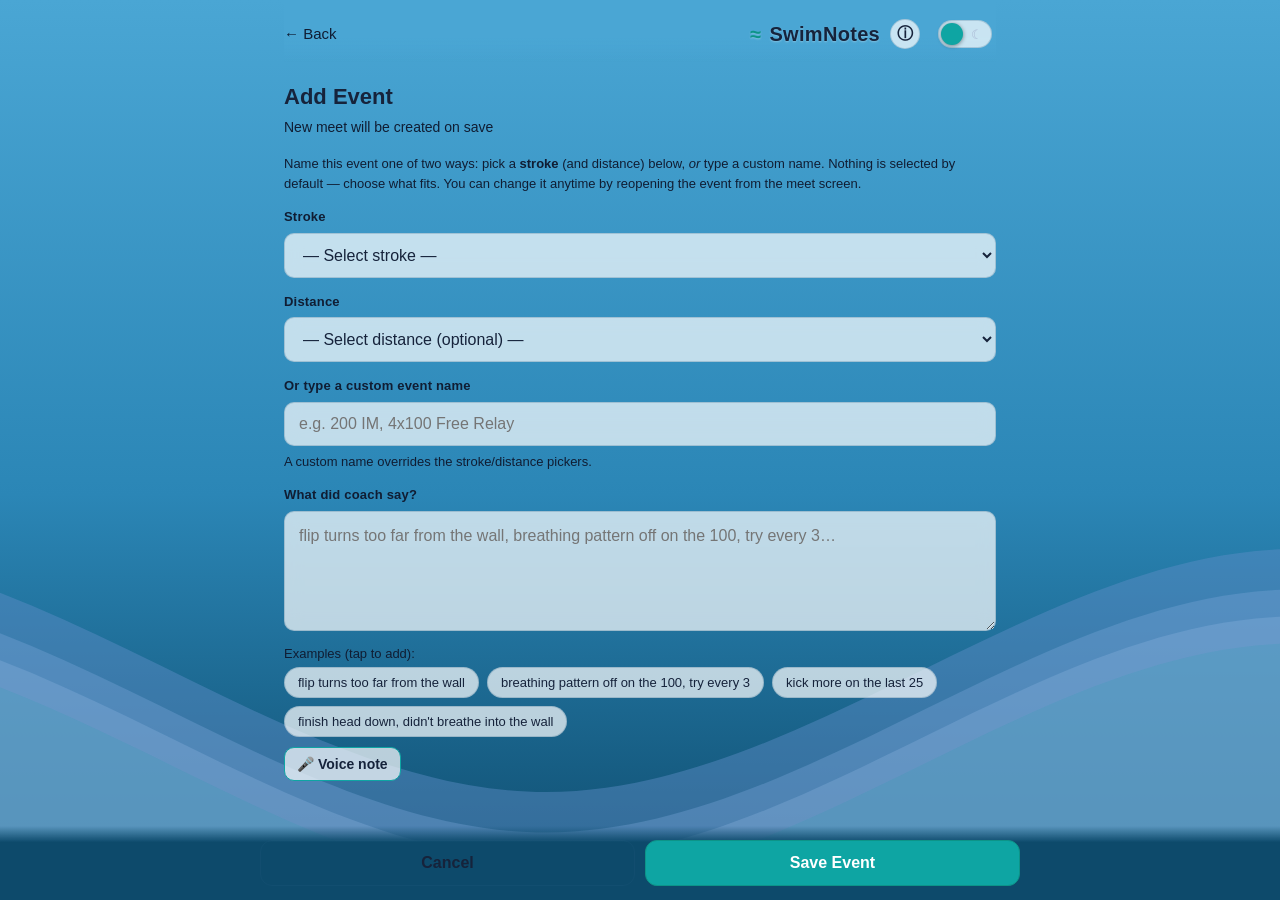
==== app/event.html @ 8d127419 "second commit" ====
<!DOCTYPE html>
<html lang="en">
  <head>
    <meta charset="UTF-8" />
    <meta
      name="viewport"
      content="width=device-width, initial-scale=1, viewport-fit=cover"
    />
    <meta name="theme-color" content="#0e1726" />
    <title>SwimNotes · Event</title>
    <script>
      (function () {
        try {
          var t = localStorage.getItem("swimnotes.theme");
          if (!t)
            t = window.matchMedia("(prefers-color-scheme: light)").matches
              ? "light"
              : "dark";
          document.documentElement.setAttribute("data-theme", t);
        } catch (e) {
          document.documentElement.setAttribute("data-theme", "dark");
        }
      })();
    </script>
    <link rel="stylesheet" href="css/styles.css" />
  </head>
  <body>
    <div class="app">
      <div class="topbar">
        <a class="back-link" href="meet.html">← Back</a>
        <span class="spacer"></span>
        <a class="logo" href="index.html"><span class="wave">≈</span> SwimNotes</a>
      </div>

      <h1 id="page-title">Add Event</h1>
      <p class="subtle" id="meet-label"></p>

      <p class="hint" style="margin-top: 0">
        Name this event one of two ways: pick a <strong>stroke</strong> (and
        distance) below, <em>or</em> type a custom name. Nothing is selected by
        default &mdash; choose what fits. You can change it anytime by reopening
        the event from the meet screen.
      </p>

      <label for="stroke">Stroke</label>
      <select id="stroke"></select>

      <label for="distance">Distance</label>
      <select id="distance"></select>

      <label for="custom-name">Or type a custom event name</label>
      <input
        id="custom-name"
        type="text"
        placeholder="e.g. 200 IM, 4x100 Free Relay"
      />
      <p class="hint">A custom name overrides the stroke/distance pickers.</p>

      <label for="notes">What did coach say?</label>
      <textarea
        id="notes"
        placeholder="breakout 2 deep, good turns, finish head down…"
      ></textarea>
      <p class="hint" style="margin-bottom: 4px">Examples (tap to add):</p>
      <div id="suggestions" class="chips"></div>
      <button class="btn small" id="voice-btn" type="button">
        🎤 Voice note
      </button>
      <span id="voice-status" class="hint"></span>
    </div>

    <div class="actionbar">
      <div class="inner btn-grid">
        <button class="btn ghost" id="cancel-btn">Cancel</button>
        <button class="btn primary" id="save-btn">Save Event</button>
      </div>
    </div>

    <script src="js/storage.js"></script>
    <script src="js/util.js"></script>
    <script src="js/chrome.js"></script>
    <script src="js/event.js"></script>
  </body>
</html>
---- app/css/styles.css ----
/* SwimNotes - mobile-first responsive styles */

:root,
[data-theme="dark"] {
  --bg: #0b2c47;
  /* translucent, water-tinted panels (frosted glass) so they blend with the bg */
  --surface: rgba(18, 42, 67, 0.74);
  --surface-2: rgba(31, 58, 88, 0.72);
  --border: rgba(120, 165, 205, 0.22);
  --text: #eaf1fb;
  --muted: #cdd9ee;
  --accent: #2dd4bf;
  --accent-strong: #14b8a6;
  --accent-text: #04201c;
  --danger: #f87171;
  --radius: 14px;
  --shadow: 0 6px 22px rgba(0, 0, 0, 0.35);

  /* darker-than-background waves */
  --wave-1: rgba(7, 13, 26, 0.65);
  --wave-2: rgba(13, 26, 46, 0.5);
  --wave-3: rgba(20, 46, 70, 0.32);
  --wave-4: rgba(45, 212, 191, 0.1);

  /* landing "dive" water gradient (surface -> abyss) */
  --water-top: #0d4a6b;
  --water-mid: #072c45;
  --water-bottom: #020a13;

  /* text drawn directly on the water (hero/section titles) */
  --on-water: #ffffff;
  --on-water-soft: #d8edf8;
  --on-water-shadow: 0 2px 24px rgba(0, 0, 0, 0.4);
}

[data-theme="light"] {
  --bg: #2a86b3;
  /* softly tinted translucent panels — readable but not stark white on water */
  --surface: rgba(233, 244, 252, 0.82);
  --surface-2: rgba(255, 255, 255, 0.7);
  --border: rgba(40, 90, 130, 0.22);
  --text: #16233b;
  --muted: #101d33;
  --accent: #0ea5a3;
  --accent-strong: #0d9488;
  --accent-text: #ffffff;
  --danger: #dc2626;
  --shadow: 0 8px 24px rgba(30, 58, 95, 0.12);

  /* soft blue waves, darker than the light background */
  --wave-1: rgba(96, 142, 200, 0.45);
  --wave-2: rgba(122, 166, 216, 0.36);
  --wave-3: rgba(150, 188, 228, 0.28);
  --wave-4: rgba(14, 165, 163, 0.12);

  /* landing "dive" water gradient — clearly lighter than dark mode.
     Its deepest tone equals dark mode's surface tone, so the modes differ. */
  --water-top: #4aa6d4;
  --water-mid: #2b86b6;
  --water-bottom: #0d4a6b;

  /* dark text reads better on the lighter light-mode water */
  --on-water: #082c42;
  --on-water-soft: #0c3550;
  --on-water-shadow: 0 1px 2px rgba(255, 255, 255, 0.3);
}

* {
  box-sizing: border-box;
}

html,
body {
  margin: 0;
  padding: 0;
}

body {
  background-color: var(--water-bottom);
  /* same water tone as the home page on every page (waves sit on top) */
  background-image: linear-gradient(
    180deg,
    var(--water-top) 0%,
    var(--water-mid) 55%,
    var(--water-bottom) 100%
  );
  background-attachment: fixed;
  background-repeat: no-repeat;
  color: var(--text);
  font-family: -apple-system, BlinkMacSystemFont, "Segoe UI", Roboto, Helvetica,
    Arial, sans-serif;
  line-height: 1.5;
  -webkit-text-size-adjust: 100%;
  min-height: 100vh;
  overflow-x: hidden;
  transition: color 0.3s ease;
}

.app {
  position: relative;
  z-index: 1;
  max-width: 640px;
  margin: 0 auto;
  padding: 0 16px 110px;
}

/* tablet */
@media (min-width: 600px) {
  .app {
    max-width: 680px;
    padding-left: 24px;
    padding-right: 24px;
  }
}

/* desktop */
@media (min-width: 1024px) {
  .app {
    max-width: 760px;
  }
  h1 {
    font-size: 26px;
  }
}

/* --- header / nav --------------------------------------------------------- */

.topbar {
  position: sticky;
  top: 0;
  z-index: 10;
  background: linear-gradient(180deg, var(--water-top) 60%, transparent);
  display: flex;
  align-items: center;
  gap: 10px;
  padding: 16px 0 10px;
}

.topbar .logo {
  font-weight: 800;
  font-size: 20px;
  letter-spacing: 0.3px;
  color: var(--text);
  text-decoration: none;
  display: flex;
  align-items: center;
  gap: 8px;
  /* contrast halo so the logo reads against the water background */
  text-shadow: var(--on-water-shadow);
}

.topbar .logo .wave {
  color: var(--accent-strong);
}

.topbar .spacer {
  flex: 1;
}

.back-link {
  color: var(--muted);
  text-decoration: none;
  font-size: 15px;
  display: inline-flex;
  align-items: center;
  gap: 4px;
}
.back-link:hover {
  color: var(--text);
}

h1 {
  font-size: 22px;
  margin: 18px 0 4px;
}
h2 {
  font-size: 17px;
  margin: 22px 0 10px;
}
.subtle {
  color: var(--muted);
  font-size: 14px;
  margin: 0 0 16px;
}

/* --- cards / lists -------------------------------------------------------- */

.card {
  background: var(--surface);
  border: 1px solid var(--border);
  border-radius: var(--radius);
  padding: 16px;
  margin-bottom: 14px;
  box-shadow: var(--shadow);
  -webkit-backdrop-filter: blur(12px);
  backdrop-filter: blur(12px);
  transition: background-color 0.3s ease, border-color 0.3s ease;
}

.card.tappable {
  cursor: pointer;
  transition: transform 0.08s ease, border-color 0.15s ease;
}
.card.tappable:active {
  transform: scale(0.99);
}
.card.tappable:hover {
  border-color: var(--accent);
}

.row {
  display: flex;
  align-items: center;
  gap: 10px;
}
.row.between {
  justify-content: space-between;
}

.event-item {
  display: flex;
  justify-content: space-between;
  align-items: flex-start;
  gap: 12px;
  padding: 12px 0;
  border-bottom: 1px solid var(--border);
}
.event-item:last-child {
  border-bottom: none;
}
.event-item .ev-name {
  font-weight: 600;
}
.event-item .ev-notes {
  color: var(--muted);
  font-size: 14px;
  white-space: pre-wrap;
  word-break: break-word;
}

.meta {
  color: var(--muted);
  font-size: 13px;
}

.pill {
  display: inline-block;
  background: var(--surface-2);
  border: 1px solid var(--border);
  color: var(--muted);
  padding: 2px 10px;
  border-radius: 999px;
  font-size: 12px;
}

.empty {
  text-align: center;
  color: var(--muted);
  padding: 40px 16px;
}
.empty .big {
  font-size: 40px;
  margin-bottom: 8px;
}

/* --- forms ---------------------------------------------------------------- */

label {
  display: block;
  font-size: 13px;
  color: var(--muted);
  margin: 14px 0 6px;
  font-weight: 600;
  letter-spacing: 0.2px;
}

input[type="text"],
input[type="date"],
input[type="time"],
input[type="number"],
select,
textarea {
  width: 100%;
  background: var(--surface-2);
  border: 1px solid var(--border);
  color: var(--text);
  border-radius: 10px;
  padding: 12px 14px;
  font-size: 16px; /* >=16px avoids iOS zoom on focus */
  font-family: inherit;
  -webkit-backdrop-filter: blur(8px);
  backdrop-filter: blur(8px);
}
textarea {
  resize: vertical;
  min-height: 120px;
  line-height: 1.5;
}
input:focus,
select:focus,
textarea:focus {
  outline: none;
  border-color: var(--accent);
  box-shadow: 0 0 0 3px rgba(45, 212, 191, 0.15);
}

.grid-2 {
  display: grid;
  grid-template-columns: 1fr 1fr;
  gap: 12px;
}
@media (max-width: 420px) {
  .grid-2 {
    grid-template-columns: 1fr;
  }
}

/* --- buttons -------------------------------------------------------------- */

.btn {
  display: inline-flex;
  align-items: center;
  justify-content: center;
  gap: 8px;
  border: 1px solid var(--border);
  background: var(--surface-2);
  color: var(--text);
  border-radius: 12px;
  padding: 13px 18px;
  font-size: 16px;
  font-weight: 600;
  font-family: inherit;
  cursor: pointer;
  text-decoration: none;
  transition: filter 0.12s ease, transform 0.06s ease;
}
.btn:active {
  transform: scale(0.98);
}
.btn:hover {
  filter: brightness(1.08);
}
.btn.primary {
  background: var(--accent);
  border-color: var(--accent-strong);
  color: var(--accent-text);
}
.btn.danger {
  color: var(--danger);
  border-color: rgba(248, 113, 113, 0.4);
  background: transparent;
}
.btn.ghost {
  background: transparent;
}
.btn.block {
  width: 100%;
}
.btn.small {
  padding: 8px 12px;
  font-size: 14px;
  border-radius: 10px;
}
.btn[disabled] {
  opacity: 0.5;
  cursor: not-allowed;
}
.btn-icon {
  background: transparent;
  border: none;
  color: var(--muted);
  cursor: pointer;
  font-size: 18px;
  padding: 4px 8px;
  border-radius: 8px;
}
.btn-icon:hover {
  color: var(--danger);
  background: var(--surface-2);
}

.btn-grid {
  display: grid;
  grid-template-columns: 1fr 1fr;
  gap: 10px;
}

/* sticky bottom action bar */
.actionbar {
  position: fixed;
  left: 0;
  right: 0;
  bottom: 0;
  background: linear-gradient(0deg, var(--water-bottom) 78%, transparent);
  padding: 14px 16px calc(14px + env(safe-area-inset-bottom));
  z-index: 20;
}
.actionbar .inner {
  max-width: 640px;
  margin: 0 auto;
}
@media (min-width: 600px) {
  .actionbar .inner {
    max-width: 680px;
  }
}
@media (min-width: 1024px) {
  .actionbar .inner {
    max-width: 760px;
  }
}

/* --- code / prompt box ---------------------------------------------------- */

.codebox {
  background: #0a1120;
  border: 1px solid var(--border);
  border-radius: 12px;
  padding: 14px;
  white-space: pre-wrap;
  word-break: break-word;
  font-family: "SF Mono", ui-monospace, Menlo, Consolas, monospace;
  font-size: 13px;
  color: #cfe3ff;
  max-height: 340px;
  overflow: auto;
}

.tabs {
  display: flex;
  gap: 8px;
  margin-bottom: 12px;
  flex-wrap: wrap;
}
.tab {
  flex: 1;
  min-width: 90px;
  text-align: center;
  padding: 10px 8px;
  border-radius: 10px;
  border: 1px solid var(--border);
  background: var(--surface);
  color: var(--muted);
  cursor: pointer;
  font-size: 13px;
  font-weight: 600;
}
.tab.active {
  background: var(--accent);
  color: var(--accent-text);
  border-color: var(--accent-strong);
}

.steps {
  counter-reset: step;
  padding: 0;
  margin: 8px 0 0;
  list-style: none;
}
.steps li {
  position: relative;
  padding: 6px 0 6px 30px;
  color: var(--muted);
  font-size: 14px;
}
.steps li::before {
  counter-increment: step;
  content: counter(step);
  position: absolute;
  left: 0;
  top: 6px;
  width: 20px;
  height: 20px;
  background: var(--accent);
  color: var(--accent-text);
  border-radius: 50%;
  text-align: center;
  font-size: 12px;
  font-weight: 700;
  line-height: 20px;
}

/* --- toast ---------------------------------------------------------------- */

.toast {
  position: fixed;
  left: 50%;
  bottom: 90px;
  transform: translateX(-50%) translateY(20px);
  background: #04201c;
  color: #defff7;
  border: 1px solid var(--accent-strong);
  padding: 10px 18px;
  border-radius: 999px;
  font-size: 14px;
  font-weight: 600;
  opacity: 0;
  pointer-events: none;
  transition: opacity 0.2s ease, transform 0.2s ease;
  z-index: 50;
  box-shadow: var(--shadow);
}
.toast.show {
  opacity: 1;
  transform: translateX(-50%) translateY(0);
}

.hint {
  font-size: 13px;
  color: var(--muted);
  margin-top: 6px;
}

.danger-text {
  color: var(--danger);
}

.recording {
  color: var(--danger) !important;
  border-color: var(--danger) !important;
}
.recording .rec-dot {
  animation: blink 1s steps(2, start) infinite;
}
@keyframes blink {
  to {
    visibility: hidden;
  }
}

/* --- landing page action cards -------------------------------------------- */

.home-actions {
  display: flex;
  flex-direction: column;
  gap: 12px;
  margin: 14px 0 26px;
}
.action-card {
  display: flex;
  align-items: center;
  gap: 14px;
  background: var(--surface);
  border: 1px solid var(--border);
  border-radius: var(--radius);
  padding: 18px;
  text-decoration: none;
  color: var(--text);
  box-shadow: var(--shadow);
  -webkit-backdrop-filter: blur(12px);
  backdrop-filter: blur(12px);
  transition: transform 0.08s ease, border-color 0.15s ease,
    background-color 0.3s ease, color 0.3s ease;
}
.action-card:active {
  transform: scale(0.99);
}
.action-card:hover {
  border-color: var(--accent);
}
.action-card.primary {
  background: var(--accent);
  border-color: var(--accent-strong);
  color: var(--accent-text);
}
.action-card .ac-ico {
  font-size: 26px;
  line-height: 1;
  width: 34px;
  text-align: center;
  flex: none;
}
.action-card .ac-text {
  display: flex;
  flex-direction: column;
  min-width: 0;
}
.action-card .ac-title {
  font-weight: 700;
  font-size: 16px;
}
.action-card .ac-sub {
  font-size: 13px;
  color: var(--muted);
}
.action-card.primary .ac-sub {
  color: var(--accent-text);
  opacity: 0.85;
}
.action-card .ac-arrow {
  margin-left: auto;
  font-size: 20px;
  color: var(--muted);
  flex: none;
}
.action-card.primary .ac-arrow {
  color: var(--accent-text);
}

/* action-card rendered as a <button> (AI tools list) */
button.action-card {
  width: 100%;
  text-align: left;
  font: inherit;
  cursor: pointer;
}

/* small capability tag next to an AI tool name */
.ac-tag {
  display: inline-block;
  font-size: 11px;
  font-weight: 700;
  padding: 1px 8px;
  border-radius: 999px;
  vertical-align: middle;
  white-space: nowrap;
}
.ac-tag.auto {
  background: var(--accent);
  color: var(--accent-text);
}
.ac-tag.manual {
  background: var(--surface-2);
  color: var(--muted);
  border: 1px solid var(--border);
}

/* tappable suggestion chips (coach-note examples) */
.chips {
  display: flex;
  flex-wrap: wrap;
  gap: 8px;
  margin: 4px 0 6px;
}
.chip {
  background: var(--surface-2);
  border: 1px solid var(--border);
  color: var(--text);
  border-radius: 999px;
  padding: 7px 13px;
  font-size: 13px;
  font-family: inherit;
  cursor: pointer;
  transition: border-color 0.15s ease, background-color 0.15s ease,
    transform 0.06s ease;
}
.chip:hover {
  border-color: var(--accent);
}
.chip:active {
  transform: scale(0.97);
}

.schedule-card .sched-status:empty {
  display: none;
}
.sched-loaded {
  background: var(--surface-2);
  border: 1px solid var(--border);
  border-radius: 12px;
  padding: 12px 14px;
  margin-bottom: 12px;
}
/* centered schedule upload dialog */
.sched-dialog {
  text-align: center;
}
.sched-dialog .sched-loaded {
  text-align: center;
}
.sched-dialog .sched-help {
  text-align: left;
}

.sched-help {
  margin-top: 12px;
}
.sched-help summary {
  cursor: pointer;
  color: var(--muted);
  font-size: 13px;
  font-weight: 600;
}
.sched-help summary:hover {
  color: var(--text);
}

/* --- animated wave background --------------------------------------------- */

.wave-bg {
  position: fixed;
  left: 0;
  right: 0;
  bottom: 0;
  width: 100%;
  height: 42vh;
  min-height: 220px;
  max-height: 460px;
  z-index: 0;
  pointer-events: none;
  overflow: hidden;
}
.wave-bg .waves {
  width: 100%;
  height: 100%;
}
.wave-parallax > use {
  animation: wave-move 14s cubic-bezier(0.55, 0.5, 0.45, 0.5) infinite;
  transition: fill 0.3s ease;
}
.wave-parallax > use:nth-child(1) {
  fill: var(--wave-1);
  animation-duration: 9s;
  animation-delay: -2s;
}
.wave-parallax > use:nth-child(2) {
  fill: var(--wave-2);
  animation-duration: 13s;
  animation-delay: -3s;
}
.wave-parallax > use:nth-child(3) {
  fill: var(--wave-3);
  animation-duration: 17s;
  animation-delay: -4s;
}
.wave-parallax > use:nth-child(4) {
  fill: var(--wave-4);
  animation-duration: 24s;
  animation-delay: -5s;
}
@keyframes wave-move {
  0% {
    transform: translate3d(-90px, 0, 0);
  }
  100% {
    transform: translate3d(85px, 0, 0);
  }
}

/* --- theme toggle switch -------------------------------------------------- */

.theme-toggle {
  background: transparent;
  border: none;
  padding: 4px;
  margin-left: 4px;
  cursor: pointer;
  display: inline-flex;
  align-items: center;
  -webkit-tap-highlight-color: transparent;
}
.theme-toggle .tt-track {
  position: relative;
  width: 54px;
  height: 28px;
  border-radius: 999px;
  background: var(--surface-2);
  border: 1px solid var(--border);
  display: inline-flex;
  align-items: center;
  transition: background-color 0.25s ease, border-color 0.25s ease;
}
.theme-toggle .tt-ico {
  position: absolute;
  top: 50%;
  transform: translateY(-50%);
  font-size: 13px;
  line-height: 1;
  pointer-events: none;
}
.theme-toggle .tt-sun {
  left: 8px;
  color: #f5b942;
}
.theme-toggle .tt-moon {
  right: 8px;
  color: #aab9d4;
}
.theme-toggle .tt-thumb {
  position: absolute;
  top: 2px;
  left: 26px; /* dark default: thumb on the right (moon side) */
  width: 22px;
  height: 22px;
  border-radius: 50%;
  background: var(--accent);
  box-shadow: 0 1px 4px rgba(0, 0, 0, 0.45);
  transition: left 0.25s cubic-bezier(0.2, 0.8, 0.25, 1);
}
[data-theme="light"] .theme-toggle .tt-thumb {
  left: 2px; /* light: thumb on the left (sun side) */
}

/* --- New Meet dialog: expands to fit the device --------------------------- */

dialog.sheet {
  margin: auto;
  border: 1px solid var(--border);
  background: var(--surface);
  color: var(--text);
  border-radius: 18px;
  padding: 22px;
  width: min(460px, calc(100% - 32px));
  box-shadow: var(--shadow);
  overflow: visible;
  -webkit-backdrop-filter: blur(16px);
  backdrop-filter: blur(16px);
}
dialog.sheet::backdrop {
  background: rgba(5, 10, 20, 0.55);
  backdrop-filter: blur(3px);
}
dialog.sheet[open] {
  animation: sheet-pop 0.28s cubic-bezier(0.2, 0.8, 0.25, 1);
}
@keyframes sheet-pop {
  from {
    transform: scale(0.92);
    opacity: 0;
  }
  to {
    transform: scale(1);
    opacity: 1;
  }
}

/* phones: the dialog fills the whole device */
@media (max-width: 560px) {
  dialog.sheet {
    width: 100%;
    max-width: 100%;
    height: 100%;
    max-height: 100%;
    margin: 0;
    border: none;
    border-radius: 0;
    padding: 24px 20px calc(24px + env(safe-area-inset-bottom));
    display: flex;
    flex-direction: column;
  }
  dialog.sheet .dialog-actions {
    margin-top: auto;
  }
  dialog.sheet[open] {
    animation: sheet-slide 0.3s cubic-bezier(0.2, 0.8, 0.25, 1);
  }
  @keyframes sheet-slide {
    from {
      transform: translateY(100%);
    }
    to {
      transform: translateY(0);
    }
  }
}

/* respect users who prefer reduced motion */
@media (prefers-reduced-motion: reduce) {
  .wave-parallax > use {
    animation: none;
  }
  dialog.sheet[open] {
    animation: none;
  }
}

/* --- landing: immersive "dive" intro -------------------------------------- */

body.landing {
  background: var(--water-bottom);
}

#water-bg {
  position: fixed;
  inset: 0;
  z-index: -2;
  overflow: hidden;
  background: linear-gradient(
    180deg,
    var(--water-top) 0%,
    var(--water-mid) 50%,
    var(--water-bottom) 100%
  );
}

/* darkening layer; JS raises its opacity the further you scroll (= deeper) */
#depth-overlay {
  position: fixed;
  inset: 0;
  z-index: -1;
  pointer-events: none;
  opacity: 0;
  background:
    radial-gradient(120% 60% at 50% -10%, rgba(150, 220, 255, 0.18), transparent 60%),
    var(--water-bottom);
  transition: opacity 0.12s linear;
}

/* rising bubbles for a little life */
.bubble {
  position: absolute;
  bottom: -40px;
  border-radius: 50%;
  background: radial-gradient(
    circle at 30% 30%,
    rgba(255, 255, 255, 0.7),
    rgba(255, 255, 255, 0.12)
  );
  box-shadow: 0 0 8px rgba(255, 255, 255, 0.25);
  opacity: 0;
  animation-name: bubble-rise;
  animation-timing-function: linear;
  animation-iteration-count: infinite;
}
@keyframes bubble-rise {
  0% { transform: translateY(0) scale(0.6); opacity: 0; }
  12% { opacity: 0.85; }
  88% { opacity: 0.6; }
  100% { transform: translateY(-110vh) scale(1); opacity: 0; }
}

/* landing chrome: transparent header, white logo over the water */
body.landing .topbar {
  position: static;
  background: transparent;
}
body.landing .topbar .logo,
body.landing .topbar .back-link {
  color: var(--on-water);
}
body.landing .wave-bg {
  display: none; /* the dive background replaces the bottom surface waves */
}

/* hero */
.hero {
  text-align: center;
  padding: 28px 0 56px;
  color: var(--on-water);
}
.hero-badge {
  display: inline-block;
  background: rgba(255, 255, 255, 0.16);
  border: 1px solid var(--border);
  color: var(--on-water);
  padding: 5px 14px;
  border-radius: 999px;
  font-size: 13px;
  font-weight: 600;
  -webkit-backdrop-filter: blur(4px);
  backdrop-filter: blur(4px);
  margin-bottom: 18px;
}
.hero-title {
  font-size: 34px;
  line-height: 1.15;
  margin: 0 auto 16px;
  max-width: 18ch;
  color: var(--on-water);
  text-shadow: var(--on-water-shadow);
}
.hero-tagline {
  font-size: 17px;
  color: var(--on-water-soft);
  max-width: 52ch;
  margin: 0 auto 26px;
  text-shadow: var(--on-water-shadow);
}
.hero-cta {
  display: flex;
  flex-wrap: wrap;
  gap: 12px;
  justify-content: center;
}
.btn.glass {
  background: rgba(255, 255, 255, 0.16);
  border-color: var(--border);
  color: var(--on-water);
  -webkit-backdrop-filter: blur(6px);
  backdrop-filter: blur(6px);
}
.btn.glass:hover {
  background: rgba(255, 255, 255, 0.26);
}
.scroll-cue {
  margin-top: 40px;
  color: var(--on-water-soft);
  font-size: 13px;
  letter-spacing: 0.5px;
  animation: cue-bob 2s ease-in-out infinite;
}
@keyframes cue-bob {
  0%, 100% { transform: translateY(0); opacity: 0.7; }
  50% { transform: translateY(5px); opacity: 1; }
}
@media (min-width: 700px) {
  .hero {
    padding: 48px 0 72px;
  }
  .hero-title {
    font-size: 46px;
  }
}

/* sections */
.section {
  margin: 0 0 46px;
}
.section-title {
  text-align: center;
  color: var(--on-water);
  font-size: 24px;
  margin: 0 0 22px;
  text-shadow: var(--on-water-shadow);
}

/* features */
.feature-grid {
  display: grid;
  grid-template-columns: 1fr;
  gap: 14px;
}
@media (min-width: 640px) {
  .feature-grid {
    grid-template-columns: 1fr 1fr;
  }
}
.feature .feature-ico {
  font-size: 28px;
  margin-bottom: 8px;
}
.feature h3 {
  margin: 0 0 6px;
  font-size: 17px;
}
.feature p {
  margin: 0;
  color: var(--muted);
  font-size: 14px;
}

/* how it works */
.how-steps {
  list-style: none;
  margin: 0;
  padding: 0;
  display: flex;
  flex-direction: column;
  gap: 14px;
}
.how-steps li {
  display: flex;
  gap: 14px;
  align-items: flex-start;
}
.how-steps .step-num {
  flex: none;
  width: 34px;
  height: 34px;
  border-radius: 50%;
  background: var(--accent);
  color: var(--accent-text);
  font-weight: 800;
  display: flex;
  align-items: center;
  justify-content: center;
}
.how-steps h3 {
  margin: 2px 0 4px;
  font-size: 16px;
}
.how-steps p {
  margin: 0;
  color: var(--muted);
  font-size: 14px;
}

/* security */
.security {
  text-align: center;
}
.security-badge {
  font-size: 34px;
  margin-bottom: 6px;
}
.security h2 {
  margin: 0 0 12px;
}
.security p {
  color: var(--muted);
  margin: 0 0 12px;
  text-align: left;
}
.security-list {
  text-align: left;
  margin: 8px 0 0;
  padding-left: 20px;
  color: var(--muted);
  font-size: 14px;
}
.security-list li {
  margin: 4px 0;
}

.footer-note {
  text-align: center;
  color: var(--on-water-soft);
  font-size: 14px;
  margin: 10px 0 24px;
}

@media (prefers-reduced-motion: reduce) {
  .bubble,
  .scroll-cue {
    animation: none;
  }
}

/* --- per-page rising bubbles --------------------------------------------- */

.bubbles {
  position: fixed;
  inset: 0;
  overflow: hidden;
  pointer-events: none;
  z-index: 0;
}

/* --- page transition: the background wave itself slides in / out ---------- */

/* On accessing a page, the bottom wave rises up from below into place. */
.wave-bg.rising-in {
  animation: wave-rise-in 0.7s cubic-bezier(0.25, 0.7, 0.25, 1) both;
}
/* When heading home, it slides back down out of view. */
.wave-bg.falling-out {
  animation: wave-fall-out 0.5s cubic-bezier(0.5, 0, 0.75, 0) forwards;
}
@keyframes wave-rise-in {
  from {
    transform: translateY(115%);
  }
  to {
    transform: translateY(0);
  }
}
@keyframes wave-fall-out {
  from {
    transform: translateY(0);
  }
  to {
    transform: translateY(115%);
  }
}

/* --- visibility tweaks ---------------------------------------------------- */

/* voice-note button: give it a clear, darker presence (was a faint ghost) */
#voice-btn {
  background: var(--surface-2);
  border-color: var(--accent);
  color: var(--text);
  margin-top: 4px;
}

/* color emoji blend into the blue water — add a shadow so they read clearly.
   (filter: drop-shadow works on color emoji where text-shadow does not) */
.empty .big {
  filter: drop-shadow(0 2px 5px rgba(0, 0, 0, 0.55));
}
.hero-badge,
.footer-note {
  filter: drop-shadow(0 1px 3px rgba(0, 0, 0, 0.4));
}

/* --- "how it works" info button + popup ----------------------------------- */

.info-btn {
  width: 30px;
  height: 30px;
  border-radius: 50%;
  border: 1px solid var(--border);
  background: var(--surface-2);
  color: var(--text);
  font-size: 16px;
  font-weight: 700;
  line-height: 1;
  cursor: pointer;
  display: inline-flex;
  align-items: center;
  justify-content: center;
  -webkit-backdrop-filter: blur(8px);
  backdrop-filter: blur(8px);
  -webkit-tap-highlight-color: transparent;
  flex: none;
}
.info-btn:hover {
  border-color: var(--accent);
}
body.landing .info-btn {
  color: var(--on-water);
}

.info-dialog {
  max-height: 86vh;
  overflow-y: auto;
  text-align: left;
}
.info-dialog h3 {
  font-size: 15px;
  margin: 16px 0 4px;
}
.info-dialog p,
.info-dialog li {
  font-size: 14px;
}
.info-dialog ul {
  margin: 6px 0;
  padding-left: 20px;
}
.info-dialog li {
  margin: 4px 0;
  color: var(--muted);
}
.info-toolbar {
  margin: 4px 0 12px;
}

/* flowchart */
.flow {
  display: flex;
  flex-direction: column;
  align-items: center;
}
.flow-box {
  width: 100%;
  max-width: 380px;
  background: var(--surface-2);
  border: 1px solid var(--border);
  border-radius: 12px;
  padding: 10px 14px;
  text-align: center;
  font-size: 14px;
}
.flow-box small {
  color: var(--muted);
  font-size: 12px;
}
.flow-box.accent {
  border-color: var(--accent);
}
.flow-arrow {
  color: var(--muted);
  font-size: 18px;
  line-height: 1;
  padding: 6px 0;
  display: flex;
  flex-direction: column;
  align-items: center;
  gap: 2px;
}
.flow-arrow span {
  font-size: 11px;
}

/* --- add-to-calendar guide page ------------------------------------------- */

details.guide {
  padding: 14px 16px;
}
details.guide summary {
  cursor: pointer;
  font-weight: 700;
  font-size: 15px;
  list-style: none;
  display: flex;
  align-items: center;
  gap: 8px;
}
details.guide summary::-webkit-details-marker {
  display: none;
}
details.guide summary::before {
  content: "▸";
  color: var(--muted);
  font-size: 12px;
}
details.guide[open] summary::before {
  content: "▾";
}
details.guide[open] summary {
  margin-bottom: 8px;
}
details.guide .steps,
details.guide .plain-list {
  margin-top: 6px;
}

.plain-list {
  list-style: none;
  margin: 0;
  padding: 0;
}
.plain-list li {
  padding: 8px 0;
  font-size: 14px;
  border-bottom: 1px solid var(--border);
}
.plain-list li:last-child {
  border-bottom: none;
}

/* inline code (file names, buttons) */
code {
  background: var(--surface-2);
  border: 1px solid var(--border);
  border-radius: 6px;
  padding: 1px 6px;
  font-size: 0.9em;
  font-family: "SF Mono", ui-monospace, Menlo, Consolas, monospace;
  word-break: break-all;
}
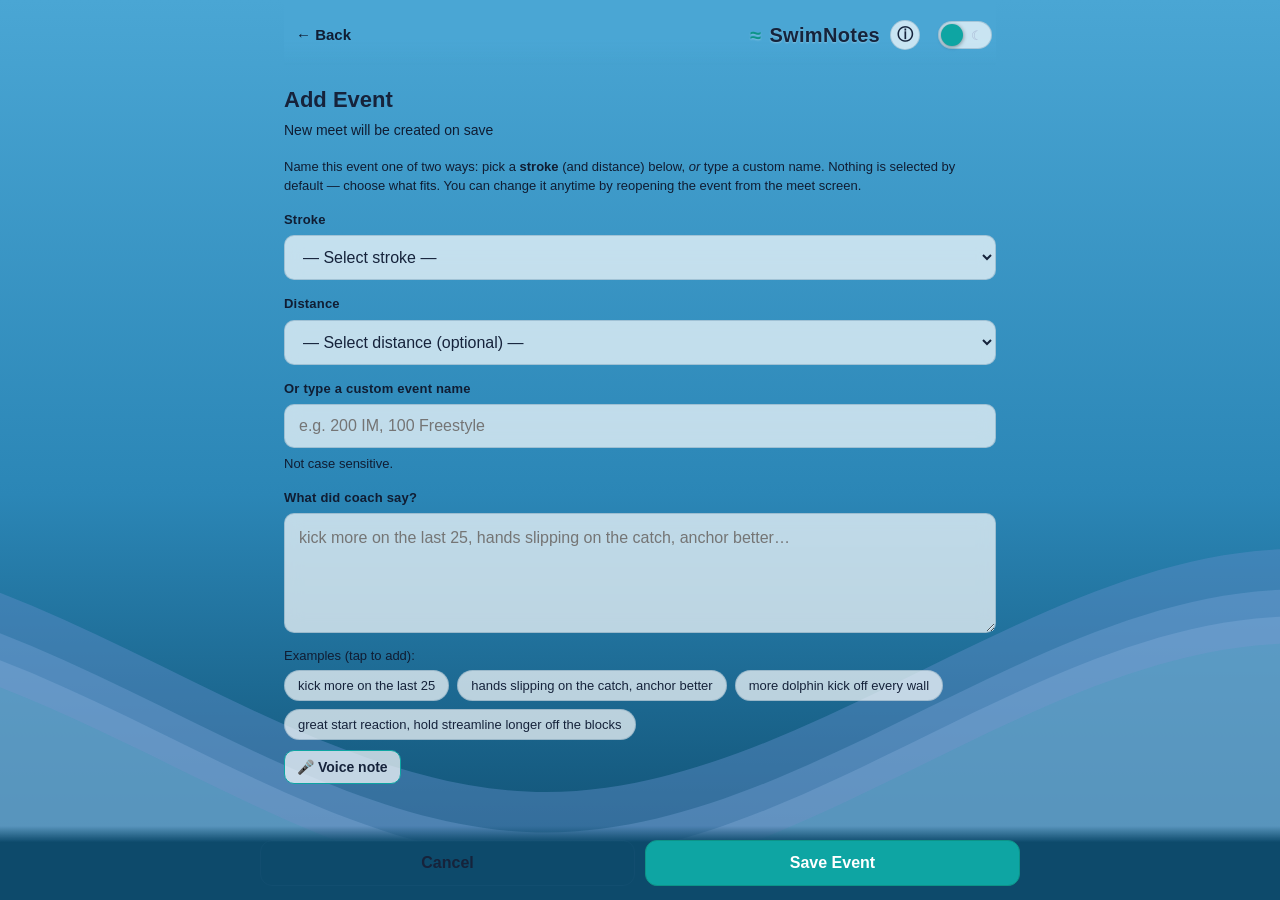
==== commit 57fffca0: "adding more features" ====
--- a/app/event.html
+++ b/app/event.html
@@ -49,18 +49,28 @@
       <select id="distance"></select>
 
       <label for="custom-name">Or type a custom event name</label>
-      <input
-        id="custom-name"
-        type="text"
-        placeholder="e.g. 200 IM, 4x100 Free Relay"
-      />
-      <p class="hint">A custom name overrides the stroke/distance pickers.</p>
+      <div class="field-guard" id="custom-name-wrap">
+        <input
+          id="custom-name"
+          type="text"
+          placeholder="e.g. 200 IM, 100 Freestyle"
+        />
+        <span class="field-guard-msg" aria-hidden="true"
+          >Not a possible event combination</span
+        >
+      </div>
+      <p class="hint">Not case sensitive.</p>
 
       <label for="notes">What did coach say?</label>
-      <textarea
-        id="notes"
-        placeholder="breakout 2 deep, good turns, finish head down…"
-      ></textarea>
+      <div class="field-guard" id="notes-wrap">
+        <textarea
+          id="notes"
+          placeholder="breakout 2 deep, good turns, finish head down…"
+        ></textarea>
+        <span class="field-guard-msg" aria-hidden="true"
+          >Please input feedback</span
+        >
+      </div>
       <p class="hint" style="margin-bottom: 4px">Examples (tap to add):</p>
       <div id="suggestions" class="chips"></div>
       <button class="btn small" id="voice-btn" type="button">
--- a/app/css/styles.css
+++ b/app/css/styles.css
@@ -31,6 +31,10 @@
   --on-water: #ffffff;
   --on-water-soft: #d8edf8;
   --on-water-shadow: 0 2px 24px rgba(0, 0, 0, 0.4);
+
+  /* the light that traces the "Upload schedule" button — bright white on dark */
+  --glow-line: #ffffff;
+  --glow-line-soft: rgba(255, 255, 255, 0.2);
 }
 
 [data-theme="light"] {
@@ -63,6 +67,10 @@
   --on-water: #082c42;
   --on-water-soft: #0c3550;
   --on-water-shadow: 0 1px 2px rgba(255, 255, 255, 0.3);
+
+  /* a dark tracing light for light mode (bright white would be invisible) */
+  --glow-line: #06202f;
+  --glow-line-soft: rgba(6, 32, 47, 0.2);
 }
 
 * {
@@ -104,6 +112,42 @@
   padding: 0 16px 110px;
 }
 
+/* Page content slides in from the left (used for non-home navigations, e.g.
+ * History → "Start a meet"). */
+.app.slide-in-left {
+  animation: app-slide-in-left 0.42s cubic-bezier(0.22, 0.61, 0.36, 1) both;
+}
+@keyframes app-slide-in-left {
+  from {
+    transform: translateX(-100%);
+    opacity: 0;
+  }
+  to {
+    transform: translateX(0);
+    opacity: 1;
+  }
+}
+/* Outgoing page slides off to the right (pairs with slide-in-left). */
+.app.slide-out-right {
+  animation: app-slide-out-right 0.38s cubic-bezier(0.55, 0, 0.67, 0.2) both;
+}
+@keyframes app-slide-out-right {
+  from {
+    transform: translateX(0);
+    opacity: 1;
+  }
+  to {
+    transform: translateX(100%);
+    opacity: 0;
+  }
+}
+@media (prefers-reduced-motion: reduce) {
+  .app.slide-in-left,
+  .app.slide-out-right {
+    animation: none;
+  }
+}
+
 /* tablet */
 @media (min-width: 600px) {
   .app {
@@ -161,12 +205,42 @@
   color: var(--muted);
   text-decoration: none;
   font-size: 15px;
+  font-weight: 600;
   display: inline-flex;
   align-items: center;
-  gap: 4px;
+  gap: 6px;
+  padding: 7px 14px 7px 11px;
+  border-radius: 999px;
+  border: 1px solid transparent;
+  background: transparent;
+  -webkit-tap-highlight-color: transparent;
+  transition: color 0.18s ease, background-color 0.18s ease,
+    border-color 0.18s ease, box-shadow 0.18s ease, transform 0.08s ease;
 }
 .back-link:hover {
   color: var(--text);
+  /* frosted glass: a faint top sheen over the translucent panel tint */
+  background: linear-gradient(
+    180deg,
+    rgba(255, 255, 255, 0.08),
+    var(--surface-2)
+  );
+  border-color: var(--accent);
+  /* outline ring + inner highlight + lift shadow = glassy, tactile */
+  box-shadow: 0 0 0 3px rgba(45, 212, 191, 0.18),
+    inset 0 1px 0 rgba(255, 255, 255, 0.14), var(--shadow);
+  -webkit-backdrop-filter: blur(10px);
+  backdrop-filter: blur(10px);
+  transform: translateY(-1px);
+}
+.back-link:focus-visible {
+  outline: none;
+  color: var(--text);
+  border-color: var(--accent);
+  box-shadow: 0 0 0 3px rgba(45, 212, 191, 0.22);
+}
+.back-link:active {
+  transform: scale(0.96);
 }
 
 h1 {
@@ -251,6 +325,49 @@
   padding: 2px 10px;
   border-radius: 999px;
   font-size: 12px;
+}
+/* "In progress" (incomplete meet) pill — amber to read as a warning. */
+.pill.warn {
+  background: rgba(245, 158, 11, 0.15);
+  border-color: rgba(245, 158, 11, 0.5);
+  color: #f59e0b;
+}
+.history-pills {
+  display: flex;
+  gap: 6px;
+  flex-shrink: 0;
+  align-items: center;
+}
+
+/* "Meet in progress" status callout: what a meet still needs to be complete. */
+.meet-status {
+  margin-top: 16px;
+  padding: 14px 16px;
+  border: 1px solid rgba(245, 158, 11, 0.45);
+  background: rgba(245, 158, 11, 0.1);
+  border-radius: 12px;
+}
+.meet-status.compact {
+  margin-top: 0;
+  margin-bottom: 14px;
+  padding: 10px 12px;
+}
+.meet-status-title {
+  font-weight: 700;
+  color: #f59e0b;
+  font-size: 14px;
+}
+.meet-status-sub {
+  color: var(--muted);
+  font-size: 13px;
+  margin-top: 4px;
+}
+.meet-status-list {
+  margin: 8px 0 0;
+  padding-left: 20px;
+  color: var(--text);
+  font-size: 13px;
+  line-height: 1.6;
 }
 
 .empty {
@@ -528,6 +645,146 @@
   }
 }
 
+/* Draws the eye to the "Upload schedule" button without opening it:
+ * the button turns slightly glossy, and a line of light circles its edge. */
+.highlight-glow {
+  position: relative;
+  isolation: isolate; /* keep the ::before ring above the button surface */
+  border-color: var(--accent-strong);
+  box-shadow: 0 0 12px -2px var(--accent);
+}
+/* Glossy sheen laid over the button face. */
+.highlight-glow::after {
+  content: "";
+  position: absolute;
+  inset: 0;
+  border-radius: inherit;
+  background: linear-gradient(
+    150deg,
+    rgba(255, 255, 255, 0.4) 0%,
+    rgba(255, 255, 255, 0.12) 30%,
+    transparent 55%
+  );
+  pointer-events: none;
+  z-index: 1;
+}
+/* Registered so the conic gradient's angle can be animated. Animating the
+ * angle (instead of rotating the element) keeps the ring locked to the
+ * button's outline, so the light traces the border rather than spinning a
+ * whole shape in front of it. */
+@property --glow-angle {
+  syntax: "<angle>";
+  inherits: false;
+  initial-value: 0deg;
+}
+/* A single bright arc of light that runs around the button's border. */
+.highlight-glow::before {
+  content: "";
+  position: absolute;
+  inset: -3px;
+  border-radius: inherit;
+  padding: 2px; /* ring thickness */
+  background: conic-gradient(
+    from var(--glow-angle),
+    transparent 0deg,
+    transparent 300deg,
+    var(--glow-line-soft) 335deg,
+    var(--glow-line) 358deg,
+    transparent 360deg
+  );
+  -webkit-mask: linear-gradient(#000 0 0) content-box,
+    linear-gradient(#000 0 0);
+  -webkit-mask-composite: xor;
+  mask: linear-gradient(#000 0 0) content-box, linear-gradient(#000 0 0);
+  mask-composite: exclude;
+  pointer-events: none;
+  z-index: 2;
+  animation: highlight-trace 0.9s linear 3;
+}
+@keyframes highlight-trace {
+  to {
+    --glow-angle: 360deg;
+  }
+}
+@media (prefers-reduced-motion: reduce) {
+  .highlight-glow::before {
+    animation: none;
+  }
+}
+
+/* --- invalid custom-name feedback ---------------------------------------- */
+/* Wraps the custom-name input so we can trace a red light around it, blur the
+ * field, and float a "not a possible event" message over it. Plain <input>
+ * elements can't host ::before/::after, hence the wrapper. */
+.field-guard {
+  position: relative;
+}
+/* Blur the typed text while the field is flagged as invalid. */
+.field-guard.invalid-flash input,
+.field-guard.invalid-flash textarea {
+  filter: blur(2.5px);
+  transition: filter 0.2s ease;
+}
+/* Centered red message, shown only while flagged. */
+.field-guard-msg {
+  position: absolute;
+  inset: 0;
+  display: none;
+  align-items: center;
+  justify-content: center;
+  text-align: center;
+  padding: 0 12px;
+  color: #ff4d4d;
+  font-weight: 700;
+  font-size: 13px;
+  text-shadow: 0 1px 6px rgba(0, 0, 0, 0.35);
+  pointer-events: none;
+  z-index: 3;
+}
+.field-guard.invalid-flash .field-guard-msg {
+  display: flex;
+}
+/* Red light that traces the input's border (same angle-animation trick as the
+ * upload-button glow, so it hugs the outline instead of spinning in front). */
+@property --guard-angle {
+  syntax: "<angle>";
+  inherits: false;
+  initial-value: 0deg;
+}
+.field-guard.invalid-flash::before {
+  content: "";
+  position: absolute;
+  inset: -3px;
+  border-radius: 12px; /* input radius (10px) + inset */
+  padding: 2px;
+  background: conic-gradient(
+    from var(--guard-angle),
+    transparent 0deg,
+    transparent 300deg,
+    rgba(255, 77, 77, 0.2) 330deg,
+    #ff3b3b 352deg,
+    #ffffff 360deg
+  );
+  -webkit-mask: linear-gradient(#000 0 0) content-box,
+    linear-gradient(#000 0 0);
+  -webkit-mask-composite: xor;
+  mask: linear-gradient(#000 0 0) content-box, linear-gradient(#000 0 0);
+  mask-composite: exclude;
+  pointer-events: none;
+  z-index: 4;
+  animation: guard-trace 0.9s linear 2;
+}
+@keyframes guard-trace {
+  to {
+    --guard-angle: 360deg;
+  }
+}
+@media (prefers-reduced-motion: reduce) {
+  .field-guard.invalid-flash::before {
+    animation: none;
+  }
+}
+
 /* --- landing page action cards -------------------------------------------- */
 
 .home-actions {
@@ -651,6 +908,116 @@
   transform: scale(0.97);
 }
 
+/* --- blank time field that opens the picker ------------------------------- */
+
+.time-field {
+  width: 100%;
+  display: flex;
+  align-items: center;
+  justify-content: space-between;
+  gap: 8px;
+  background: var(--surface-2);
+  border: 1px solid var(--border);
+  color: var(--text);
+  border-radius: 10px;
+  padding: 12px 14px;
+  font-size: 16px;
+  font-family: inherit;
+  text-align: left;
+  cursor: pointer;
+  -webkit-backdrop-filter: blur(8px);
+  backdrop-filter: blur(8px);
+  transition: border-color 0.15s ease, box-shadow 0.15s ease;
+}
+.time-field:hover {
+  border-color: var(--accent);
+}
+.time-field:focus-visible {
+  outline: none;
+  border-color: var(--accent);
+  box-shadow: 0 0 0 3px rgba(45, 212, 191, 0.15);
+}
+.time-field .placeholder {
+  color: var(--muted);
+}
+.time-field-ico {
+  font-size: 17px;
+  opacity: 0.8;
+}
+
+/* --- analog clock time picker --------------------------------------------- */
+
+.time-dialog {
+  text-align: center;
+}
+.time-dialog-actions {
+  display: grid;
+  grid-template-columns: 1fr 1fr;
+  gap: 10px;
+  margin-top: 18px;
+}
+
+/* typeable time entry inside the dialog */
+.time-text {
+  text-align: center;
+  font-size: 22px;
+  font-weight: 700;
+  letter-spacing: 1px;
+  font-variant-numeric: tabular-nums;
+}
+
+/* AM / PM autofill chips */
+.ampm-chips {
+  justify-content: center;
+  margin: 12px 0 4px;
+}
+.ampm-chips .chip {
+  min-width: 72px;
+  font-weight: 700;
+}
+.ampm-chips .chip.active {
+  background: var(--accent);
+  border-color: var(--accent-strong);
+  color: var(--accent-text);
+}
+
+/* the clock face */
+.clock {
+  display: block;
+  width: 240px;
+  max-width: 78vw;
+  height: auto;
+  margin: 8px auto 0;
+  touch-action: none; /* let pointer-drag work without scrolling the page */
+  -webkit-tap-highlight-color: transparent;
+}
+.clock-face {
+  fill: var(--surface-2);
+  stroke: var(--border);
+  stroke-width: 2;
+}
+.clock-num {
+  fill: var(--text);
+  font-size: 17px;
+  font-weight: 600;
+  font-family: inherit;
+  user-select: none;
+}
+.hand {
+  stroke-linecap: round;
+}
+.hand.hour {
+  stroke: var(--text);
+  stroke-width: 6;
+}
+.hand.minute {
+  stroke: var(--accent);
+  stroke-width: 4;
+}
+.clock-center {
+  fill: var(--accent-strong);
+}
+
 .schedule-card .sched-status:empty {
   display: none;
 }
@@ -860,6 +1227,59 @@
     animation: none;
   }
   dialog.sheet[open] {
+    animation: none;
+  }
+}
+
+/* Darker outline + a red-tinted fill on the destructive "Delete all" button. */
+#delete-all-btn {
+  border-color: var(--danger);
+  background: rgba(220, 38, 38, 0.18);
+}
+#delete-all-btn:hover {
+  background: rgba(220, 38, 38, 0.28);
+}
+
+/* --- small centered confirm dialog (stays compact on phones too) ---------- */
+dialog.confirm-dialog {
+  margin: auto;
+  border: 1px solid var(--border);
+  background: var(--surface);
+  color: var(--text);
+  border-radius: 18px;
+  padding: 24px;
+  width: min(360px, calc(100% - 48px));
+  box-shadow: var(--shadow);
+  -webkit-backdrop-filter: blur(16px);
+  backdrop-filter: blur(16px);
+  text-align: center;
+}
+dialog.confirm-dialog::backdrop {
+  background: rgba(5, 10, 20, 0.55);
+  backdrop-filter: blur(3px);
+}
+dialog.confirm-dialog[open] {
+  animation: sheet-pop 0.28s cubic-bezier(0.2, 0.8, 0.25, 1);
+}
+dialog.confirm-dialog h2 {
+  margin: 0 0 10px;
+  font-size: 18px;
+}
+dialog.confirm-dialog p {
+  margin: 0 0 20px;
+  color: var(--muted);
+  font-size: 14px;
+  line-height: 1.5;
+}
+.confirm-actions {
+  display: flex;
+  gap: 10px;
+}
+.confirm-actions .btn {
+  flex: 1;
+}
+@media (prefers-reduced-motion: reduce) {
+  dialog.confirm-dialog[open] {
     animation: none;
   }
 }
@@ -1156,7 +1576,8 @@
 /* --- visibility tweaks ---------------------------------------------------- */
 
 /* voice-note button: give it a clear, darker presence (was a faint ghost) */
-#voice-btn {
+#voice-btn,
+.voice-btn {
   background: var(--surface-2);
   border-color: var(--accent);
   color: var(--text);
